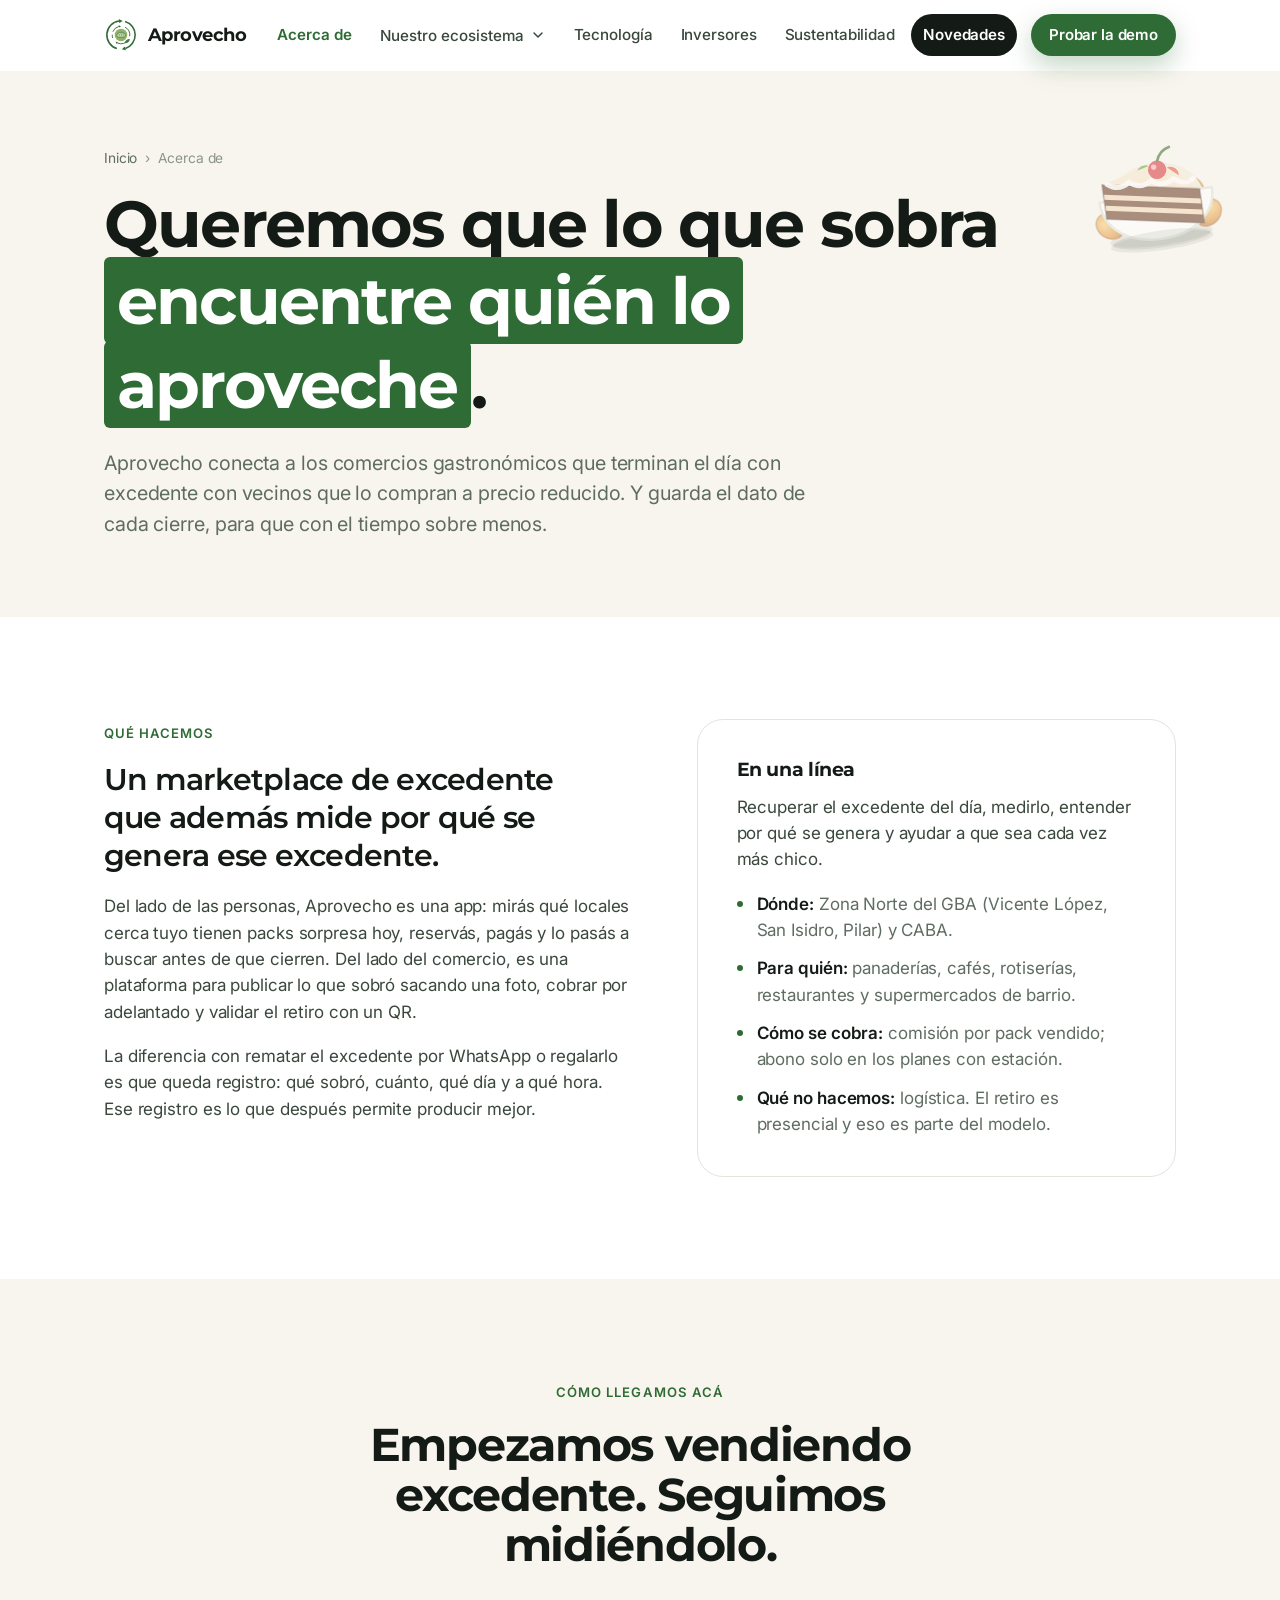
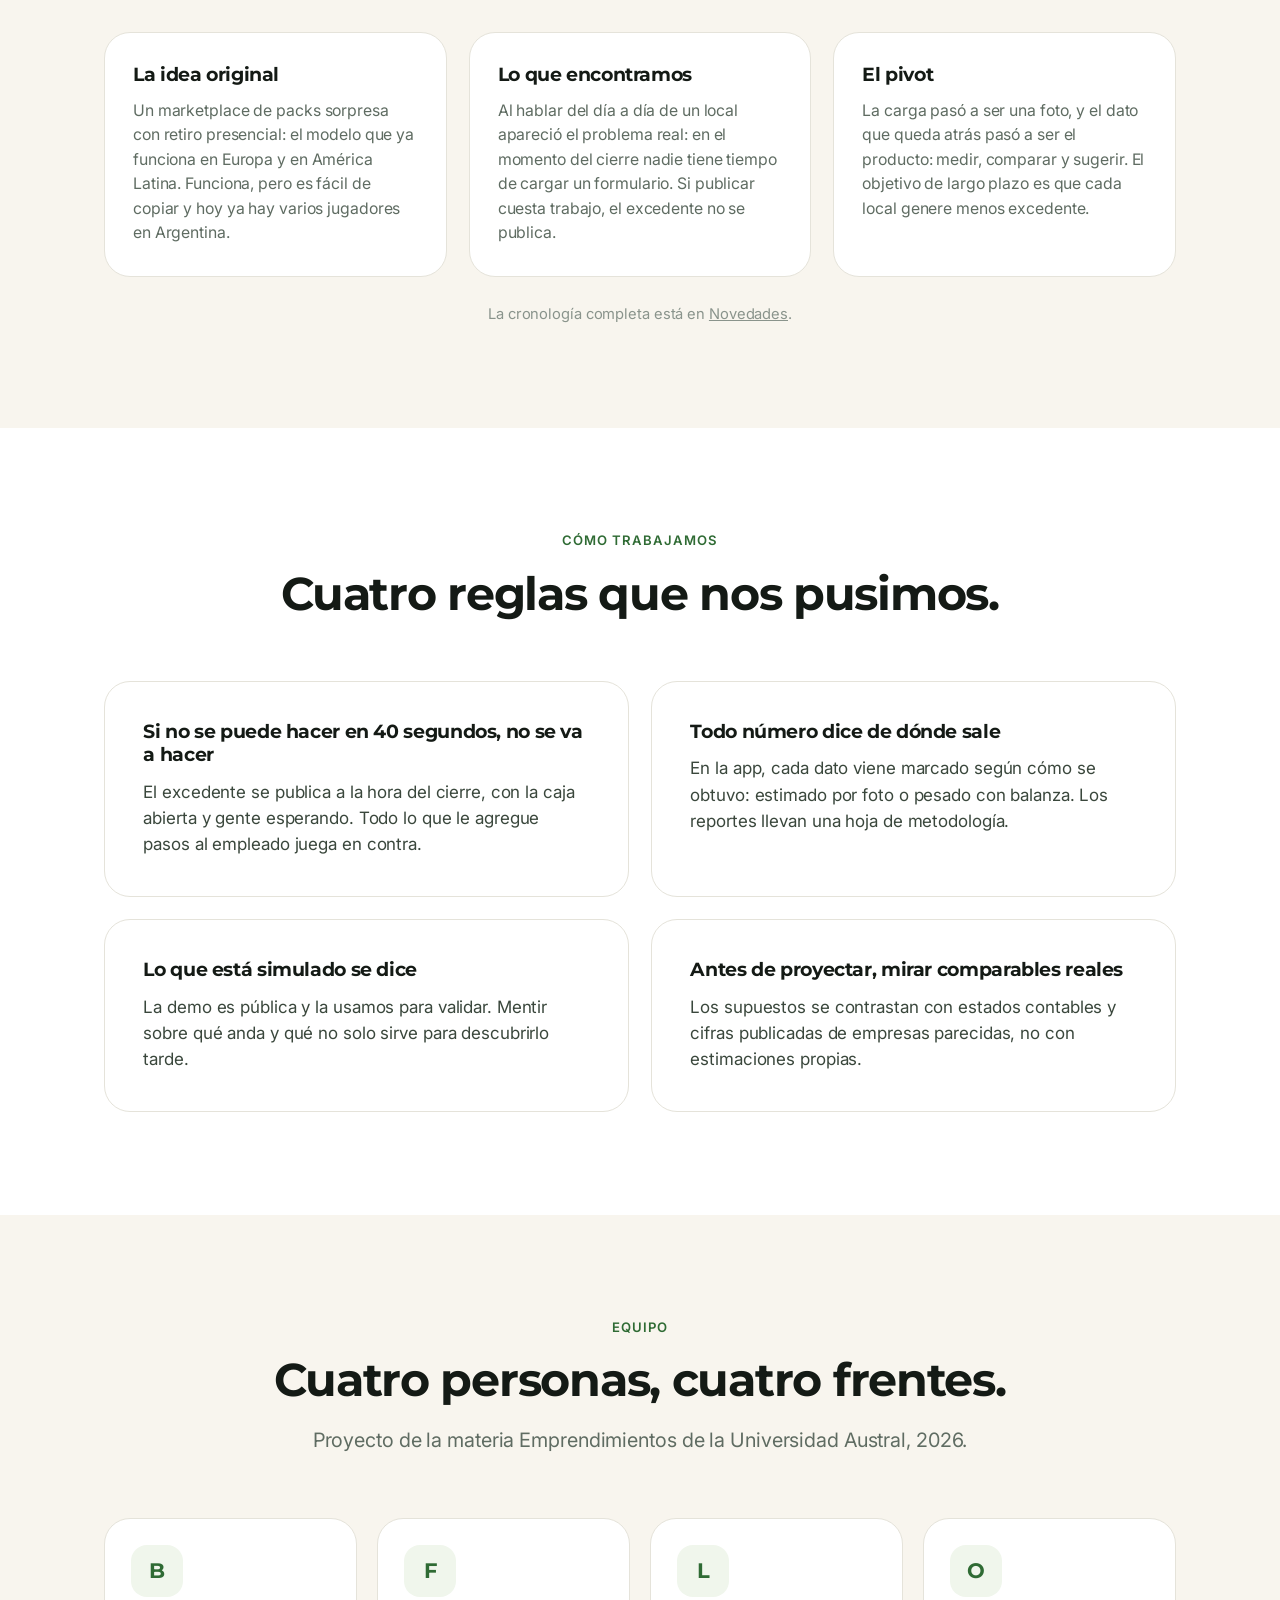
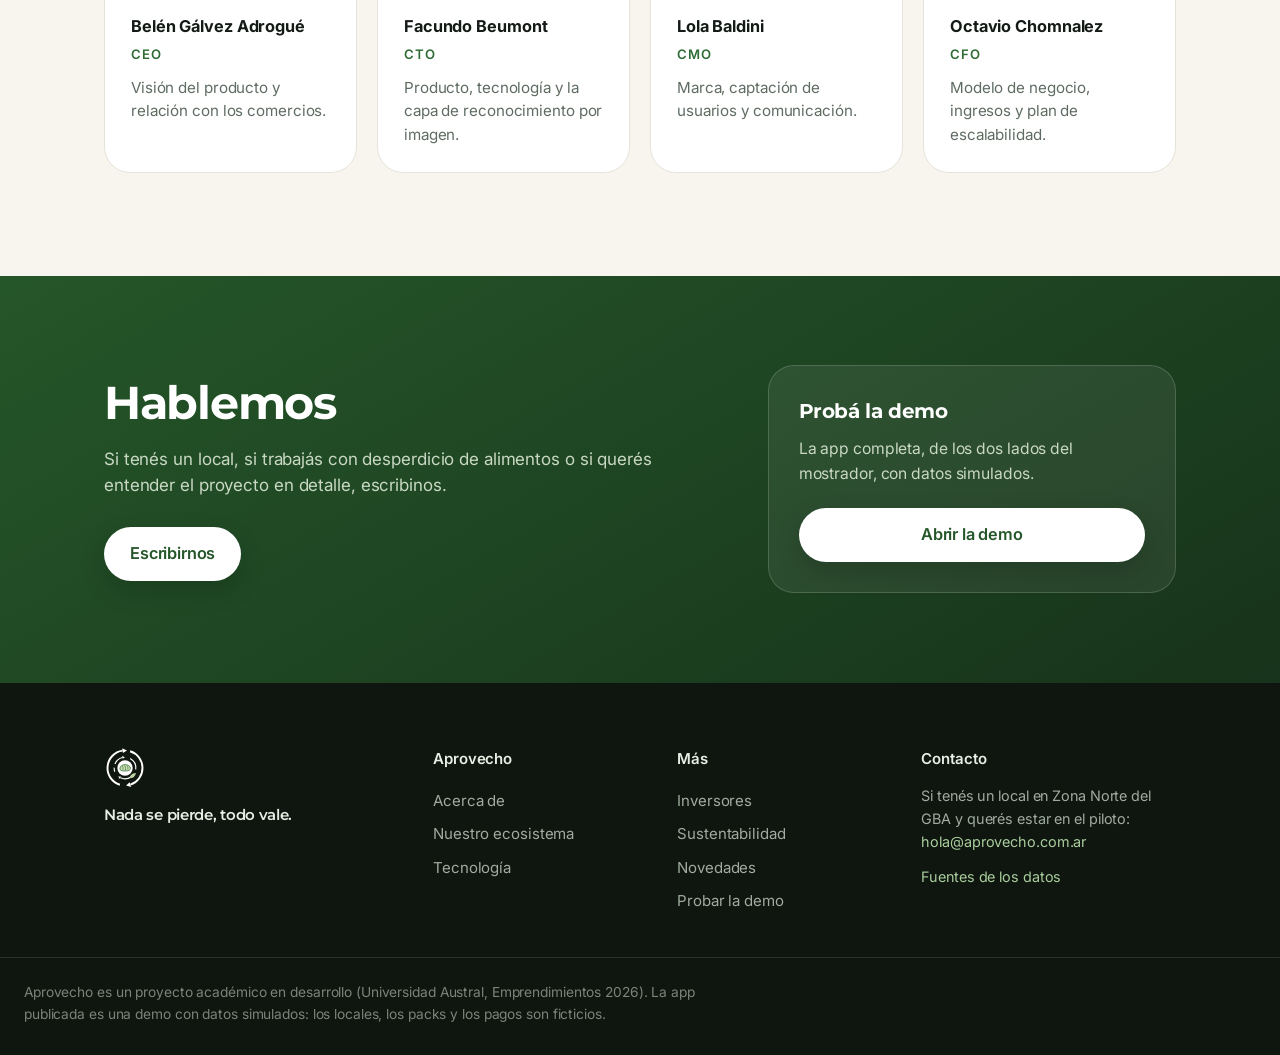
==== acerca.html @ 2060e1a8 "Estructura de sitio corporativo: siete páginas Acerca de, Nuestro ecosistema (con desplegable), Tecn" ====
<!doctype html>
<html lang="es-AR">
<head>
<meta charset="utf-8">
<meta name="viewport" content="width=device-width, initial-scale=1">
<title>Acerca de · Aprovecho</title>
<meta name="description" content="Qué es Aprovecho, cómo llegamos al producto actual, cómo trabajamos y quiénes somos.">
<meta name="theme-color" content="#2F6B34">
<meta name="color-scheme" content="light">
<link rel="icon" href="icons/favicon.svg" type="image/svg+xml">
<link rel="icon" href="icons/favicon-32.png" sizes="32x32" type="image/png">
<link rel="apple-touch-icon" href="icons/apple-touch-icon.png">
<meta property="og:type" content="website">
<meta property="og:site_name" content="Aprovecho">
<meta property="og:locale" content="es_AR">
<meta property="og:title" content="Acerca de · Aprovecho">
<meta property="og:description" content="Qué es Aprovecho, cómo llegamos al producto actual, cómo trabajamos y quiénes somos.">
<meta property="og:url" content="https://ochomnalez.github.io/aprovecho-web/acerca.html">
<meta property="og:image" content="https://ochomnalez.github.io/aprovecho-web/img/og.png">
<meta property="og:image:width" content="1200">
<meta property="og:image:height" content="630">
<meta name="twitter:card" content="summary_large_image">
<link rel="canonical" href="https://ochomnalez.github.io/aprovecho-web/acerca.html">
<link rel="preconnect" href="https://fonts.googleapis.com">
<link rel="preconnect" href="https://fonts.gstatic.com" crossorigin>
<link href="https://fonts.googleapis.com/css2?family=Inter:wght@400;500;600&family=Montserrat:wght@600;700&display=swap" rel="stylesheet">
<link rel="stylesheet" href="css/web.css">
</head>
<body>
<a class="saltar" href="#contenido">Saltar al contenido</a>

<header class="cabecera" id="cabecera">
  <div class="contenedor cabecera-fila">
    <a class="marca" href="index.html" aria-label="Aprovecho, inicio">
      <img src="img/aprovecho-isotipo.svg" alt="" width="34" height="34">
      <span>Aprovecho</span>
    </a>
    <nav class="menu" id="menu" aria-label="Principal">
      <a href="acerca.html" class="actual">Acerca de</a>
      <div class="menu-desp" id="desp-eco">
        <button class="menu-btn" type="button" aria-expanded="false" aria-controls="lista-eco">Nuestro ecosistema <svg viewBox="0 0 24 24" width="16" height="16" fill="none" stroke="currentColor" stroke-width="2.2" stroke-linecap="round" stroke-linejoin="round" aria-hidden="true"><path d="m6 9 6 6 6-6"/></svg></button>
        <div class="desp" id="lista-eco">
          <a href="ecosistema.html#personas"><b>Para las personas</b><span>La app: mapa, reserva y retiro con QR</span></a>
          <a href="ecosistema.html#locales"><b>Para los locales</b><span>Publicar el excedente con una foto</span></a>
          <a href="ecosistema.html#estacion"><b>Estación de cocina</b><span>Balanza y cámara que miden la merma</span></a>
          <a href="ecosistema.html#intelligence"><b>Intelligence</b><span>Sugerencias y comparación entre sucursales</span></a>
          <a href="ecosistema.html#reportes"><b>Reportes de impacto</b><span>Excel y PDF con su metodología</span></a>
          <a href="ecosistema.html#planes"><b>Planes</b><span>Básico, Smart e Intelligence</span></a>
        </div>
      </div>
      <a href="tecnologia.html">Tecnología</a>
      <a href="inversores.html">Inversores</a>
      <a href="sustentabilidad.html">Sustentabilidad</a>
      <a href="novedades.html" class="pastilla">Novedades</a>
    </nav>
    <a class="btn btn-verde btn-chico" href="https://ochomnalez.github.io/aprovecho-app/" target="_blank" rel="noopener">Probar la demo</a>
    <button class="hamburguesa" id="hamburguesa" type="button" aria-expanded="false" aria-controls="menu" aria-label="Abrir el menú"><span></span></button>
  </div>
</header>

<main id="contenido">

  <section class="portada-seccion">
    <div class="deco-ilus" aria-hidden="true"><span data-ilus="medialuna" data-tam="150"></span><span data-ilus="vianda" data-tam="150"></span><span data-ilus="torta" data-tam="150"></span></div>
    <div class="contenedor">
      <p class="ruta-migas"><a href="index.html">Inicio</a> <span aria-hidden="true">›</span> Acerca de</p>
      <h1>Queremos que lo que sobra <span class="titulo-caja">encuentre quién lo aproveche</span>.</h1>
      <p class="bajada">Aprovecho conecta a los comercios gastronómicos que terminan el día con excedente con vecinos que lo compran a precio reducido. Y guarda el dato de cada cierre, para que con el tiempo sobre menos.</p>
    </div>
  </section>
  <section class="seccion">
    <div class="contenedor dos-columnas">
      <div>
        <p class="ojo">Qué hacemos</p>
        <p class="destacado-cita">Un marketplace de excedente que además mide por qué se genera ese excedente.</p>
        <p class="parrafo">Del lado de las personas, Aprovecho es una app: mirás qué locales cerca tuyo tienen packs sorpresa hoy, reservás, pagás y lo pasás a buscar antes de que cierren. Del lado del comercio, es una plataforma para publicar lo que sobró sacando una foto, cobrar por adelantado y validar el retiro con un QR.</p>
        <p class="parrafo">La diferencia con rematar el excedente por WhatsApp o regalarlo es que queda registro: qué sobró, cuánto, qué día y a qué hora. Ese registro es lo que después permite producir mejor.</p>
      </div>
      <div class="bloque">
        <h3>En una línea</h3>
        <p class="parrafo" style="margin-top:0">Recuperar el excedente del día, medirlo, entender por qué se genera y ayudar a que sea cada vez más chico.</p>
        <ul class="lista-puntos">
          <li><b>Dónde:</b> Zona Norte del GBA (Vicente López, San Isidro, Pilar) y CABA.</li>
          <li><b>Para quién:</b> panaderías, cafés, rotiserías, restaurantes y supermercados de barrio.</li>
          <li><b>Cómo se cobra:</b> comisión por pack vendido; abono solo en los planes con estación.</li>
          <li><b>Qué no hacemos:</b> logística. El retiro es presencial y eso es parte del modelo.</li>
        </ul>
      </div>
    </div>
  </section>

  <section class="seccion crema">
    <div class="contenedor">
      <div class="encabezado-seccion">
        <p class="ojo">Cómo llegamos acá</p>
        <h2>Empezamos vendiendo excedente. Seguimos midiéndolo.</h2>
      </div>
      <div class="grilla tres">
        <article class="tarjeta">
          <h3>La idea original</h3>
          <p>Un marketplace de packs sorpresa con retiro presencial: el modelo que ya funciona en Europa y en América Latina. Funciona, pero es fácil de copiar y hoy ya hay varios jugadores en Argentina.</p>
        </article>
        <article class="tarjeta">
          <h3>Lo que encontramos</h3>
          <p>Al hablar del día a día de un local apareció el problema real: en el momento del cierre nadie tiene tiempo de cargar un formulario. Si publicar cuesta trabajo, el excedente no se publica.</p>
        </article>
        <article class="tarjeta">
          <h3>El pivot</h3>
          <p>La carga pasó a ser una foto, y el dato que queda atrás pasó a ser el producto: medir, comparar y sugerir. El objetivo de largo plazo es que cada local genere menos excedente.</p>
        </article>
      </div>
      <p class="pie-nota centrada">La cronología completa está en <a href="novedades.html">Novedades</a>.</p>
    </div>
  </section>

  <section class="seccion">
    <div class="contenedor">
      <div class="encabezado-seccion">
        <p class="ojo">Cómo trabajamos</p>
        <h2>Cuatro reglas que nos pusimos.</h2>
      </div>
      <div class="grilla dos">
        <article class="bloque">
          <h3>Si no se puede hacer en 40 segundos, no se va a hacer</h3>
          <p class="parrafo" style="margin-top:0">El excedente se publica a la hora del cierre, con la caja abierta y gente esperando. Todo lo que le agregue pasos al empleado juega en contra.</p>
        </article>
        <article class="bloque">
          <h3>Todo número dice de dónde sale</h3>
          <p class="parrafo" style="margin-top:0">En la app, cada dato viene marcado según cómo se obtuvo: estimado por foto o pesado con balanza. Los reportes llevan una hoja de metodología.</p>
        </article>
        <article class="bloque">
          <h3>Lo que está simulado se dice</h3>
          <p class="parrafo" style="margin-top:0">La demo es pública y la usamos para validar. Mentir sobre qué anda y qué no solo sirve para descubrirlo tarde.</p>
        </article>
        <article class="bloque">
          <h3>Antes de proyectar, mirar comparables reales</h3>
          <p class="parrafo" style="margin-top:0">Los supuestos se contrastan con estados contables y cifras publicadas de empresas parecidas, no con estimaciones propias.</p>
        </article>
      </div>
    </div>
  </section>

  <section class="seccion crema" id="equipo">
    <div class="contenedor">
      <div class="encabezado-seccion">
        <p class="ojo">Equipo</p>
        <h2>Cuatro personas, cuatro frentes.</h2>
        <p class="bajada centrada">Proyecto de la materia Emprendimientos de la Universidad Austral, 2026.</p>
      </div>
      <ul class="equipo">
        <li><span class="inicial" aria-hidden="true">B</span><b>Belén Gálvez Adrogué</b><span class="rol">CEO</span><span class="que">Visión del producto y relación con los comercios.</span></li>
        <li><span class="inicial" aria-hidden="true">F</span><b>Facundo Beumont</b><span class="rol">CTO</span><span class="que">Producto, tecnología y la capa de reconocimiento por imagen.</span></li>
        <li><span class="inicial" aria-hidden="true">L</span><b>Lola Baldini</b><span class="rol">CMO</span><span class="que">Marca, captación de usuarios y comunicación.</span></li>
        <li><span class="inicial" aria-hidden="true">O</span><b>Octavio Chomnalez</b><span class="rol">CFO</span><span class="que">Modelo de negocio, ingresos y plan de escalabilidad.</span></li>
      </ul>
    </div>
  </section>

  <section class="cierre">
    <div class="contenedor cierre-grilla">
      <div>
        <h2>Hablemos</h2>
        <p class="parrafo">Si tenés un local, si trabajás con desperdicio de alimentos o si querés entender el proyecto en detalle, escribinos.</p>
        <a class="btn btn-blanco" href="mailto:hola@aprovecho.com.ar?subject=Hola%20Aprovecho">Escribirnos</a>
      </div>
      <div class="cierre-app">
        <p class="cierre-eti">Probá la demo</p>
        <p class="parrafo chico">La app completa, de los dos lados del mostrador, con datos simulados.</p>
        <a class="btn btn-blanco" href="https://ochomnalez.github.io/aprovecho-app/" target="_blank" rel="noopener">Abrir la demo</a>
      </div>
    </div>
  </section>

</main>

<footer class="pie">
  <div class="contenedor pie-grilla">
    <div class="pie-col">
      <img class="pie-logo" src="img/aprovecho-isotipo-blanco.svg" alt="Aprovecho" width="44" height="44">
      <p class="pie-lema">Nada se pierde, todo vale.</p>
    </div>
    <div class="pie-col">
      <p class="pie-eti">Aprovecho</p>
      <a href="acerca.html">Acerca de</a>
      <a href="ecosistema.html">Nuestro ecosistema</a>
      <a href="tecnologia.html">Tecnología</a>
    </div>
    <div class="pie-col">
      <p class="pie-eti">Más</p>
      <a href="inversores.html">Inversores</a>
      <a href="sustentabilidad.html">Sustentabilidad</a>
      <a href="novedades.html">Novedades</a>
      <a href="https://ochomnalez.github.io/aprovecho-app/" target="_blank" rel="noopener">Probar la demo</a>
    </div>
    <div class="pie-col">
      <p class="pie-eti">Contacto</p>
      <p class="pie-contacto">
        Si tenés un local en Zona Norte del GBA y querés estar en el piloto:<br>
        <a href="mailto:hola@aprovecho.com.ar?subject=Quiero%20sumar%20mi%20local%20a%20Aprovecho">hola@aprovecho.com.ar</a>
      </p>
      <p class="pie-contacto" style="margin-top:12px"><a href="sustentabilidad.html#fuentes">Fuentes de los datos</a></p>
    </div>
  </div>
  <div class="contenedor pie-legal">
    <p>Aprovecho es un proyecto académico en desarrollo (Universidad Austral, Emprendimientos 2026). La app publicada es una demo con datos simulados: los locales, los packs y los pagos son ficticios.</p>
  </div>
</footer>

<script type="module" src="js/web.js"></script>
</body>
</html>
---- css/web.css ----
/* =====================================================================
   APROVECHO · sitio
   Misma paleta que la app (verde #2F6B34) sobre blanco y crema.
   Montserrat para los títulos, que es la tipografía de la marca; Inter
   para el texto corrido.
   ===================================================================== */
:root{
  --verde:#2F6B34; --verde-2:#255629; --verde-3:#17331B; --verde-vivo:#3A8A42;
  --verde-50:#F0F6EC; --verde-100:#E0EDD8;
  --crema:#F8F5EE; --crema-2:#F1ECE1;
  --tinta:#141A15; --tinta-2:#3A473C; --gris:#5F6C62; --gris-2:#8A948C;
  --linea:#E5E3DA; --linea-oscura:rgba(255,255,255,.16);
  --horno:#C2551E; --oro:#C8901A;
  --ancho:1120px;
  --r:18px; --r-l:26px;
  --sombra-1:0 1px 2px rgba(20,26,21,.05), 0 6px 20px rgba(20,26,21,.06);
  --sombra-2:0 18px 50px rgba(20,26,21,.14), 0 4px 12px rgba(20,26,21,.07);
  --ease:cubic-bezier(.2,.75,.25,1);
  --ui:"Inter",-apple-system,BlinkMacSystemFont,"Segoe UI",Roboto,Helvetica,Arial,sans-serif;
  --display:"Montserrat",var(--ui);
}
*{box-sizing:border-box}
html{scroll-behavior:smooth;-webkit-text-size-adjust:100%}
body{
  margin:0;background:#fff;color:var(--tinta);
  font-family:var(--ui);font-size:17px;line-height:1.55;letter-spacing:-.006em;
  -webkit-font-smoothing:antialiased;-moz-osx-font-smoothing:grayscale;
}
img{max-width:100%;height:auto;display:block}
a{color:inherit}
h1,h2,h3{font-family:var(--display);font-weight:700;letter-spacing:-.028em;line-height:1.08;margin:0}
h1{font-size:clamp(2.35rem,1.15rem + 3.7vw,4.05rem)}
h2{font-size:clamp(1.85rem,1.15rem + 2.2vw,2.85rem);line-height:1.1}
h3{font-size:1.16rem;letter-spacing:-.02em;line-height:1.25}
p{margin:0}
ul,ol{margin:0;padding:0}
cite{font-style:normal}

.contenedor{width:100%;max-width:var(--ancho);margin:0 auto;padding:0 24px}
.seccion{padding:clamp(66px,8vw,118px) 0}
section[id]{scroll-margin-top:88px}
.crema{background:var(--crema)}
.saltar{position:absolute;left:-999px;top:0;background:var(--verde);color:#fff;padding:10px 16px;border-radius:0 0 12px 0;z-index:100}
.saltar:focus{left:0}
:focus-visible{outline:3px solid var(--verde-vivo);outline-offset:3px;border-radius:6px}

/* ---------- cabecera ---------- */
.cabecera{position:sticky;top:0;z-index:50;background:rgba(255,255,255,.86);-webkit-backdrop-filter:saturate(1.6) blur(14px);backdrop-filter:saturate(1.6) blur(14px);border-bottom:1px solid transparent;transition:border-color .3s,box-shadow .3s}
.cabecera.pegada{border-bottom-color:var(--linea);box-shadow:0 6px 24px rgba(20,26,21,.05)}
.cabecera-fila{display:flex;align-items:center;gap:26px;height:70px}
.marca{display:flex;align-items:center;gap:10px;text-decoration:none;font-family:var(--display);font-weight:700;font-size:1.1rem;letter-spacing:-.03em}
.marca img{width:34px;height:34px}
.menu{display:flex;gap:26px;margin-left:auto;font-size:.95rem;font-weight:500;color:var(--tinta-2)}
.menu a{text-decoration:none;padding:6px 0;position:relative}
.menu a::after{content:"";position:absolute;left:0;right:100%;bottom:2px;height:2px;background:var(--verde);border-radius:2px;transition:right .28s var(--ease)}
.menu a:hover::after,.menu a:focus-visible::after{right:0}

/* ---------- botones ---------- */
.btn{
  display:inline-flex;align-items:center;justify-content:center;gap:9px;white-space:nowrap;
  height:54px;padding:0 26px;border-radius:99px;border:0;cursor:pointer;
  font-family:var(--ui);font-size:1.02rem;font-weight:600;letter-spacing:-.01em;text-decoration:none;
  transition:transform .16s var(--ease),box-shadow .24s var(--ease),background .2s,color .2s;
}
.btn:active{transform:scale(.97)}
.btn-chico{height:42px;padding:0 18px;font-size:.94rem}
.btn-verde{background:var(--verde);color:#fff;box-shadow:0 10px 26px rgba(47,107,52,.28)}
.btn-verde:hover{background:var(--verde-2);box-shadow:0 14px 32px rgba(47,107,52,.34)}
.btn-linea{background:#fff;color:var(--tinta);box-shadow:inset 0 0 0 1.5px var(--linea)}
.btn-linea:hover{box-shadow:inset 0 0 0 1.5px var(--verde);color:var(--verde)}
.btn-blanco{background:#fff;color:var(--verde-2);box-shadow:0 10px 26px rgba(0,0,0,.16)}
.btn-blanco:hover{background:var(--verde-50)}
.botones{display:flex;flex-wrap:wrap;gap:12px;margin-top:30px}

/* ---------- tipografía auxiliar ---------- */
.ojo{display:inline-flex;align-items:center;gap:8px;font-size:.82rem;font-weight:600;letter-spacing:.08em;text-transform:uppercase;color:var(--verde);margin-bottom:18px}
.ojo.claro{color:#A9CE9C}
.punto-vivo{width:8px;height:8px;border-radius:50%;background:var(--verde-vivo);box-shadow:0 0 0 0 rgba(58,138,66,.55);animation:latido 2.4s infinite}
@keyframes latido{0%{box-shadow:0 0 0 0 rgba(58,138,66,.5)}70%{box-shadow:0 0 0 9px rgba(58,138,66,0)}100%{box-shadow:0 0 0 0 rgba(58,138,66,0)}}
.bajada{font-size:clamp(1.06rem,1rem + .35vw,1.24rem);color:var(--gris);margin-top:20px;max-width:56ch}
.bajada.centrada{margin-left:auto;margin-right:auto;text-align:center}
.parrafo{color:var(--tinta-2);margin-top:18px;max-width:58ch}
.parrafo.chico{font-size:.98rem}
.pie-nota{color:var(--gris-2);font-size:.92rem;margin-top:18px;max-width:62ch}
.pie-nota.centrada{margin:26px auto 0;text-align:center}
.encabezado-seccion{max-width:760px;margin:0 auto clamp(40px,5vw,62px);text-align:center;display:flex;flex-direction:column;align-items:center}
.dos-columnas{display:grid;grid-template-columns:1.05fr .95fr;gap:clamp(36px,5vw,76px)}
.dos-columnas.alineado{align-items:center}

/* ---------- portada ---------- */
.portada{position:relative;padding:clamp(48px,6vw,92px) 0 clamp(60px,7vw,104px);overflow:hidden}
.portada::before{
  content:"";position:absolute;z-index:-1;right:-8%;top:-18%;width:min(760px,78vw);aspect-ratio:1;
  background:radial-gradient(circle at 50% 50%,rgba(47,107,52,.13),rgba(47,107,52,0) 68%);
}
.portada::after{content:"";position:absolute;z-index:-1;left:-14%;bottom:-24%;width:min(520px,60vw);aspect-ratio:1;background:radial-gradient(circle at 50% 50%,rgba(200,144,26,.11),rgba(200,144,26,0) 70%)}
.portada-grilla{display:grid;grid-template-columns:1.06fr .94fr;gap:clamp(30px,4vw,64px);align-items:center}
.portada h1{margin-bottom:6px;text-wrap:balance}
.portada .bajada{max-width:50ch}

/* teléfono */
.portada-demo{display:flex;flex-direction:column;align-items:center;gap:14px}
.telefono{
  width:min(318px,82vw);padding:11px;border-radius:52px;background:linear-gradient(160deg,#20281F,#0D120D 60%);
  box-shadow:var(--sombra-2),inset 0 0 0 1.5px rgba(255,255,255,.1);
}
.telefono-pantalla{position:relative;aspect-ratio:390/844;border-radius:42px;overflow:hidden;background:#fff}
.telefono-pantalla img,.telefono-pantalla iframe{width:100%;height:100%;border:0;display:block;object-fit:cover;object-position:top}
.telefono-pantalla::after{content:"";position:absolute;left:0;right:0;bottom:0;height:150px;background:linear-gradient(rgba(20,26,21,0),rgba(20,26,21,.34));pointer-events:none;transition:opacity .3s}
.telefono-pantalla.jugando::after{opacity:0;content:none}
.jugar{
  position:absolute;left:50%;bottom:92px;transform:translateX(-50%);
  display:inline-flex;align-items:center;gap:9px;height:46px;padding:0 20px;border:0;border-radius:99px;cursor:pointer;
  white-space:nowrap;font-family:var(--ui);font-size:.95rem;font-weight:600;color:#fff;background:rgba(20,26,21,.82);
  -webkit-backdrop-filter:blur(8px);backdrop-filter:blur(8px);box-shadow:0 8px 22px rgba(0,0,0,.28);
  transition:transform .18s var(--ease),background .2s;
}
.jugar:hover{transform:translateX(-50%) scale(1.04);background:var(--verde)}
.jugar-icono{display:grid;place-items:center;width:24px;height:24px;border-radius:50%;background:rgba(255,255,255,.18)}
.telefono-nota{font-size:.88rem;color:var(--gris-2);text-align:center}

/* ---------- datos con fuente ---------- */
.datos{list-style:none;display:flex;flex-direction:column;gap:22px}
.datos li{display:grid;grid-template-columns:auto 1fr;gap:18px;align-items:baseline;padding-bottom:22px;border-bottom:1px solid var(--linea)}
.datos li:last-child{border-bottom:0;padding-bottom:0}
.datos b{font-family:var(--display);font-size:clamp(1.7rem,1.1rem + 1.9vw,2.4rem);color:var(--verde);letter-spacing:-.03em;white-space:nowrap}
.datos span{color:var(--tinta-2);font-size:1rem}
.nota-ref{color:var(--verde);text-decoration:none;font-weight:600;padding:0 2px}
.nota-ref:hover{text-decoration:underline}

/* ---------- selector + pasos ---------- */
.selector{display:inline-flex;gap:4px;padding:5px;border-radius:99px;background:var(--crema-2);margin:0 auto clamp(34px,4vw,48px);display:flex;width:fit-content}
.selector-btn{
  border:0;cursor:pointer;height:44px;padding:0 22px;border-radius:99px;background:transparent;color:var(--tinta-2);
  font-family:var(--ui);font-size:.97rem;font-weight:600;transition:background .22s var(--ease),color .22s,box-shadow .22s;
}
.selector-btn.activo{background:#fff;color:var(--verde);box-shadow:var(--sombra-1)}
.pasos{display:grid;grid-template-columns:repeat(3,1fr);gap:clamp(24px,3vw,38px)}
.pasos.oculto{display:none}
.paso{display:flex;flex-direction:column}
.paso-n{
  display:grid;place-items:center;width:38px;height:38px;border-radius:50%;margin-bottom:16px;
  background:var(--verde-50);color:var(--verde);font-family:var(--display);font-weight:700;font-size:1.02rem;
}
.paso h3{margin-bottom:10px}
.paso p{color:var(--gris);font-size:1rem}
.paso img{
  margin-top:auto;padding-top:26px;border-radius:20px;border:1px solid var(--linea);
  box-shadow:0 14px 34px rgba(20,26,21,.10);
  aspect-ratio:390/844;object-fit:cover;object-position:top;
}

/* ---------- sección oscura ---------- */
.oscura{background:var(--verde-3);color:#EFF3EC}
.oscura h2{color:#fff}
.oscura .parrafo{color:#C6D3C2}
.lista-check{list-style:none;display:flex;flex-direction:column;gap:13px;margin-top:26px}
.lista-check li{position:relative;padding-left:32px;color:#DCE5D8}
.lista-check li::before{
  content:"";position:absolute;left:0;top:4px;width:20px;height:20px;border-radius:50%;
  background:rgba(169,206,156,.2) url("data:image/svg+xml,%3Csvg xmlns='http://www.w3.org/2000/svg' viewBox='0 0 24 24' fill='none' stroke='%23A9CE9C' stroke-width='3' stroke-linecap='round' stroke-linejoin='round'%3E%3Cpath d='M20 6 9 17l-5-5'/%3E%3C/svg%3E") center/13px no-repeat;
}
.lista-check.verde li{color:var(--tinta-2)}
.lista-check.verde li::before{background:var(--verde-50) url("data:image/svg+xml,%3Csvg xmlns='http://www.w3.org/2000/svg' viewBox='0 0 24 24' fill='none' stroke='%232F6B34' stroke-width='3' stroke-linecap='round' stroke-linejoin='round'%3E%3Cpath d='M20 6 9 17l-5-5'/%3E%3C/svg%3E") center/13px no-repeat}
.oscura .btn{margin-top:32px}
.captura-suelta{display:flex;justify-content:center}
.captura-suelta img{
  width:min(296px,72vw);border-radius:30px;border:6px solid rgba(255,255,255,.9);
  box-shadow:var(--sombra-2);aspect-ratio:390/844;object-fit:cover;object-position:top;
}
.crema .captura-suelta img{border-color:#fff}

/* ---------- planes ---------- */
.planes{display:grid;grid-template-columns:repeat(3,1fr);gap:22px;align-items:start}
.plan{position:relative;background:#fff;border:1px solid var(--linea);border-radius:var(--r-l);padding:30px 26px;display:flex;flex-direction:column;gap:14px}
.plan.destacado{border-color:var(--verde);box-shadow:0 20px 44px rgba(47,107,52,.14);padding-top:38px}
.plan-cinta{position:absolute;top:-13px;left:26px;background:var(--verde);color:#fff;font-size:.74rem;font-weight:600;letter-spacing:.04em;text-transform:uppercase;padding:6px 12px;border-radius:99px}
.plan-frase{color:var(--gris);font-size:1rem;font-style:italic}
.plan-precio{display:flex;flex-direction:column;gap:2px;padding:16px 0;border-top:1px solid var(--linea);border-bottom:1px solid var(--linea)}
.plan-precio b{font-family:var(--display);font-size:1.5rem;letter-spacing:-.03em;color:var(--verde)}
.plan-precio span{color:var(--gris-2);font-size:.9rem}
.plan-detalle{margin:0;display:grid;grid-template-columns:auto 1fr;gap:10px 16px;font-size:.96rem}
.plan-detalle dt{color:var(--gris-2);font-size:.8rem;font-weight:600;letter-spacing:.06em;text-transform:uppercase;padding-top:3px}
.plan-detalle dd{margin:0;color:var(--tinta-2)}

/* ---------- estado ---------- */
.estado{display:grid;grid-template-columns:repeat(3,1fr);gap:22px}
.estado-col{background:#fff;border:1px solid var(--linea);border-radius:var(--r-l);padding:28px 26px}
.estado-col h3{margin-bottom:16px;display:flex;align-items:center;gap:10px}
.estado-col h3::before{content:"";width:11px;height:11px;border-radius:50%;flex:none}
.estado-col.bueno h3::before{background:var(--verde-vivo)}
.estado-col.medio h3::before{background:var(--oro)}
.estado-col.falta h3::before{background:var(--horno)}
.estado-col ul{list-style:none;display:flex;flex-direction:column;gap:12px}
.estado-col li{color:var(--gris);font-size:.98rem;padding-left:16px;position:relative}
.estado-col li::before{content:"";position:absolute;left:0;top:10px;width:5px;height:5px;border-radius:50%;background:var(--gris-2)}
.ruta{margin-top:clamp(36px,4vw,54px);background:var(--crema);border-radius:var(--r-l);padding:clamp(28px,3.5vw,44px)}
.ruta-titulo{margin-bottom:22px}
.ruta-lista{list-style:none;counter-reset:r;display:grid;grid-template-columns:repeat(3,1fr);gap:26px}
.ruta-lista li{counter-increment:r;color:var(--gris);font-size:.99rem;padding-top:14px;border-top:2px solid var(--verde-100)}
.ruta-lista li::before{content:"0" counter(r);display:block;font-family:var(--display);font-weight:700;color:var(--verde);font-size:.95rem;margin-bottom:8px}
.ruta-lista b{color:var(--tinta);font-weight:600}
.ruta .pie-nota{margin-top:26px;max-width:none}

/* ---------- equipo ---------- */
.equipo{list-style:none;display:grid;grid-template-columns:repeat(4,1fr);gap:20px}
.equipo li{background:#fff;border:1px solid var(--linea);border-radius:var(--r-l);padding:26px;display:flex;flex-direction:column;gap:5px}
.inicial{
  display:grid;place-items:center;width:52px;height:52px;border-radius:16px;margin-bottom:12px;
  background:var(--verde-50);color:var(--verde);font-family:var(--display);font-weight:700;font-size:1.3rem;
}
.equipo b{font-size:1.02rem}
.rol{color:var(--verde);font-size:.82rem;font-weight:600;letter-spacing:.06em;text-transform:uppercase}
.que{color:var(--gris);font-size:.95rem;margin-top:6px}

/* ---------- cierre ---------- */
.cierre{background:linear-gradient(150deg,var(--verde-2),var(--verde-3));color:#fff;padding:clamp(60px,7vw,100px) 0}
.cierre h2{color:#fff;max-width:16ch}
.cierre .parrafo{color:#C9D8C4}
.cierre-grilla{display:grid;grid-template-columns:1.2fr .8fr;gap:clamp(32px,4vw,64px);align-items:center}
.cierre .btn{margin-top:28px}
.cierre-app{background:rgba(255,255,255,.07);border:1px solid rgba(255,255,255,.16);border-radius:var(--r-l);padding:30px}
.cierre-eti{font-family:var(--display);font-weight:700;font-size:1.25rem;letter-spacing:-.02em}
.cierre-app .parrafo{margin-top:10px;color:#C9D8C4}
.cierre-app .btn{margin-top:22px;width:100%}

/* ---------- pie ---------- */
.pie{background:#0F150F;color:#9FAC9F;padding:clamp(48px,5vw,72px) 0 30px;font-size:.94rem}
.pie-grilla{display:grid;grid-template-columns:1fr 1fr 1.2fr;gap:36px}
.pie-logo{width:42px;height:42px}
.pie-lema{font-family:var(--display);font-weight:600;color:#E7EEE4;margin-top:14px;letter-spacing:-.02em}
.pie-links{display:flex;flex-direction:column;gap:10px}
.pie-links a{text-decoration:none;color:#9FAC9F;width:fit-content}
.pie-links a:hover{color:#fff}
.pie-eti{color:#E7EEE4;font-weight:600;margin-bottom:10px}
.pie-fuentes ol{padding-left:18px;display:flex;flex-direction:column;gap:8px;font-size:.88rem}
.pie-fuentes a{color:#A9CE9C}
.pie-legal{border-top:1px solid rgba(255,255,255,.12);margin-top:40px;padding-top:24px;font-size:.86rem;color:#79857A;max-width:none}
.pie-legal p{max-width:78ch}

/* ---------- aparición al bajar ---------- */
[data-ap]{opacity:0;transform:translateY(16px)}
[data-ap].visible{opacity:1;transform:none;transition:opacity .6s var(--ease),transform .6s var(--ease)}

/* ---------- pantallas medianas ---------- */
@media (max-width:1000px){
  .portada-grilla{grid-template-columns:1fr;gap:44px;text-align:center}
  .portada-texto{display:flex;flex-direction:column;align-items:center}
  .portada .bajada{margin-left:auto;margin-right:auto}
  .portada .botones{justify-content:center}
  .dos-columnas{grid-template-columns:1fr}
  .dos-columnas.invertido > :first-child{order:2}
  .pasos,.planes,.estado,.ruta-lista{grid-template-columns:1fr 1fr}
  .equipo{grid-template-columns:1fr 1fr}
  .pie-grilla{grid-template-columns:1fr 1fr}
  .cierre-grilla{grid-template-columns:1fr}
  .oscura .lista-check,.oscura .parrafo{max-width:none}
}
@media (max-width:660px){
  body{font-size:16px}
  .contenedor{padding:0 20px}
  .cabecera-fila{height:62px;gap:12px}
  .marca span{font-size:1rem}
  .botones{width:100%;flex-direction:column}
  .btn{width:100%}
  .btn-chico{width:auto}
  .pasos,.planes,.estado,.ruta-lista,.equipo,.pie-grilla{grid-template-columns:1fr}
  .paso img{max-width:300px;margin-left:auto;margin-right:auto}
  .selector{width:100%}
  .selector-btn{flex:1;padding:0 10px;font-size:.92rem}
  .datos li{grid-template-columns:1fr;gap:4px}
  .plan.destacado{padding-top:34px}
  .encabezado-seccion{text-align:left;align-items:flex-start}
  .bajada.centrada,.pie-nota.centrada{text-align:left;margin-left:0}
}

@media (prefers-reduced-motion:reduce){
  html{scroll-behavior:auto}
  *,*::before,*::after{animation-duration:.001ms!important;animation-iteration-count:1!important;transition-duration:.001ms!important}
  [data-ap]{opacity:1;transform:none}
}

/* =====================================================================
   Sitio corporativo: navegación con desplegable, portadas de sección,
   bloques de color y piezas que se repiten en todas las páginas.
   ===================================================================== */

/* ---------- navegación ---------- */
.cabecera-fila{gap:14px}
@media (max-width:1180px){ .menu > a,.menu-btn{padding:9px 9px;font-size:.9rem} .marca span{display:none} }
.menu{align-items:center;gap:4px;font-size:.95rem}
.menu > a,.menu-btn{
  display:inline-flex;align-items:center;gap:6px;white-space:nowrap;padding:9px 12px;border-radius:99px;border:0;background:transparent;cursor:pointer;
  font-family:var(--ui);font-size:.95rem;font-weight:500;color:var(--tinta-2);text-decoration:none;transition:background .2s,color .2s;
}
.menu > a:hover,.menu-btn:hover{background:var(--crema-2);color:var(--tinta)}
.menu > a.actual{color:var(--verde);font-weight:600}
.menu > a.pastilla{background:var(--tinta);color:#fff;font-weight:600}
.menu > a.pastilla:hover{background:var(--verde)}
.menu > a.pastilla.actual{background:var(--verde);color:#fff}
.menu a::after{content:none}
.menu-desp{position:relative}
.menu-btn svg{transition:transform .25s var(--ease)}
.menu-desp.abierto .menu-btn{background:var(--crema-2);color:var(--tinta)}
.menu-desp.abierto .menu-btn svg{transform:rotate(180deg)}
.desp{
  position:absolute;top:calc(100% + 12px);left:50%;transform:translate(-50%,-8px);width:min(560px,86vw);
  background:#fff;border:1px solid var(--linea);border-radius:22px;box-shadow:var(--sombra-2);padding:12px;
  display:grid;grid-template-columns:1fr 1fr;gap:4px;opacity:0;visibility:hidden;transition:opacity .2s var(--ease),transform .2s var(--ease),visibility .2s;z-index:60;
}
.menu-desp.abierto .desp{opacity:1;visibility:visible;transform:translate(-50%,0)}
.desp a{display:flex;flex-direction:column;gap:3px;padding:13px 14px;border-radius:14px;text-decoration:none;transition:background .18s}
.desp a:hover{background:var(--verde-50)}
.desp b{font-size:.97rem;color:var(--tinta)}
.desp span{font-size:.85rem;color:var(--gris);line-height:1.35}
.hamburguesa{display:none;width:44px;height:44px;border:0;border-radius:14px;background:var(--crema-2);cursor:pointer;padding:0;place-items:center}
.hamburguesa span,.hamburguesa span::before,.hamburguesa span::after{display:block;width:19px;height:2px;border-radius:2px;background:var(--tinta);transition:transform .25s var(--ease),opacity .2s}
.hamburguesa span{position:relative}
.hamburguesa span::before,.hamburguesa span::after{content:"";position:absolute;left:0}
.hamburguesa span::before{top:-6px}
.hamburguesa span::after{top:6px}
.menu-abierto .hamburguesa span{background:transparent}
.menu-abierto .hamburguesa span::before{transform:translateY(6px) rotate(45deg)}
.menu-abierto .hamburguesa span::after{transform:translateY(-6px) rotate(-45deg)}

/* ---------- portada de cada sección ---------- */
.portada-seccion{position:relative;overflow:hidden;background:var(--crema);padding:clamp(46px,6vw,78px) 0 clamp(52px,6vw,86px)}
.portada-seccion .contenedor{position:relative;z-index:1}
.ruta-migas{display:flex;gap:8px;align-items:center;font-size:.86rem;color:var(--gris-2);margin-bottom:20px}
.ruta-migas a{color:var(--gris);text-decoration:none}
.ruta-migas a:hover{color:var(--verde)}
.titulo-caja{display:inline;background:var(--verde);color:#fff;padding:.06em .2em;box-decoration-break:clone;-webkit-box-decoration-break:clone;border-radius:6px;line-height:1.3}
.portada-seccion h1{max-width:22ch;margin-bottom:10px}
.portada-seccion .bajada{max-width:60ch}
.deco-ilus{position:absolute;inset:0;pointer-events:none;opacity:.55}
.deco-ilus svg{position:absolute}
.deco-ilus svg:nth-child(1){right:4%;top:8%;width:148px;transform:rotate(-8deg)}
.deco-ilus svg:nth-child(2){right:17%;bottom:-8%;width:116px;transform:rotate(12deg)}
.deco-ilus svg:nth-child(3){right:31%;top:16%;width:88px;transform:rotate(-14deg);opacity:.7}

/* ---------- piezas repetidas ---------- */
.grilla{display:grid;gap:22px}
.grilla.tres{grid-template-columns:repeat(3,1fr)}
.grilla.dos{grid-template-columns:repeat(2,1fr)}
.tarjeta{background:#fff;border:1px solid var(--linea);border-radius:var(--r-l);padding:30px 28px;display:flex;flex-direction:column;gap:12px}
.tarjeta.enlazada{text-decoration:none;transition:transform .22s var(--ease),box-shadow .22s var(--ease),border-color .22s}
.tarjeta.enlazada:hover{transform:translateY(-4px);box-shadow:var(--sombra-2);border-color:transparent}
.tarjeta p{color:var(--gris);font-size:.99rem}
.tarjeta .flecha{margin-top:auto;padding-top:14px;color:var(--verde);font-weight:600;font-size:.95rem;display:inline-flex;align-items:center;gap:7px}
.tarjeta .ilus{width:74px;height:74px;margin-bottom:2px}
.franja{background:var(--verde);color:#fff;padding:clamp(34px,4vw,52px) 0}
.franja .contenedor{display:grid;grid-template-columns:repeat(3,1fr);gap:28px}
.franja b{display:block;font-family:var(--display);font-size:clamp(1.6rem,1.1rem + 1.6vw,2.2rem);letter-spacing:-.03em;margin-bottom:6px}
.franja span{color:#CFE3C9;font-size:.98rem}
.bloque{background:#fff;border:1px solid var(--linea);border-radius:var(--r-l);padding:clamp(26px,3vw,40px)}
.bloque h3{margin-bottom:12px}
.destacado-cita{font-family:var(--display);font-weight:600;font-size:clamp(1.3rem,1rem + 1.3vw,1.9rem);line-height:1.25;letter-spacing:-.025em;max-width:24ch}
.lista-puntos{list-style:none;display:flex;flex-direction:column;gap:12px;margin-top:18px}
.lista-puntos li{position:relative;padding-left:20px;color:var(--gris)}
.lista-puntos li::before{content:"";position:absolute;left:0;top:10px;width:6px;height:6px;border-radius:50%;background:var(--verde)}
.lista-puntos b{color:var(--tinta);font-weight:600}
.pieza{display:grid;grid-template-columns:1fr .85fr;gap:clamp(30px,4vw,64px);align-items:center;padding:clamp(34px,4vw,56px) 0;border-top:1px solid var(--linea)}
.pieza:first-of-type{border-top:0}
.pieza.invertida > :first-child{order:2}
.eti-pieza{display:inline-flex;align-items:center;gap:8px;font-size:.8rem;font-weight:600;letter-spacing:.07em;text-transform:uppercase;color:var(--verde);margin-bottom:14px}
.pieza h2{font-size:clamp(1.5rem,1.1rem + 1.4vw,2.1rem);margin-bottom:6px}
.pieza .captura-suelta img{width:min(268px,70vw)}

/* ---------- tabla de comparables ---------- */
.tabla-envoltura{overflow-x:auto;border:1px solid var(--linea);border-radius:var(--r-l);background:#fff}
table.datos-tabla{border-collapse:collapse;width:100%;min-width:640px;font-size:.95rem}
.datos-tabla th,.datos-tabla td{text-align:left;padding:15px 18px;border-bottom:1px solid var(--linea);vertical-align:top}
.datos-tabla thead th{background:var(--crema);font-size:.78rem;letter-spacing:.06em;text-transform:uppercase;color:var(--gris)}
.datos-tabla tbody tr:last-child td{border-bottom:0}
.datos-tabla td b{font-weight:600}
.datos-tabla td span{color:var(--gris);font-size:.88rem;display:block}

/* ---------- línea de tiempo ---------- */
.tiempo{list-style:none;position:relative;padding-left:34px}
.tiempo::before{content:"";position:absolute;left:9px;top:8px;bottom:8px;width:2px;background:var(--linea)}
.tiempo li{position:relative;padding-bottom:34px}
.tiempo li:last-child{padding-bottom:0}
.tiempo li::before{content:"";position:absolute;left:-34px;top:5px;width:20px;height:20px;border-radius:50%;background:#fff;border:3px solid var(--verde-100)}
.tiempo li.hito::before{background:var(--verde);border-color:var(--verde-100)}
.tiempo .fecha{display:block;font-size:.82rem;font-weight:600;letter-spacing:.06em;text-transform:uppercase;color:var(--verde);margin-bottom:6px}
.tiempo h3{margin-bottom:8px}
.tiempo p{color:var(--gris);max-width:62ch}

/* ---------- pie con columnas ---------- */
.pie-grilla{grid-template-columns:1.4fr 1fr 1fr 1.2fr;gap:32px}
.pie-col .pie-eti{margin-bottom:14px}
.pie-col a{display:block;color:#9FAC9F;text-decoration:none;padding:5px 0}
.pie-col a:hover{color:#fff}
.pie-contacto{color:#9FAC9F;font-size:.9rem;line-height:1.6}
.pie-contacto a{color:#A9CE9C;display:inline;padding:0}

@media (max-width:1000px){
  .franja .contenedor,.grilla.tres{grid-template-columns:1fr 1fr}
  .pieza{grid-template-columns:1fr}
  .pieza.invertida > :first-child{order:0}
  .pie-grilla{grid-template-columns:1fr 1fr}
  .deco-ilus{display:none}
  .hamburguesa{display:grid}
  .menu{
    display:flex;position:absolute;left:12px;right:12px;top:calc(100% + 8px);flex-direction:column;align-items:stretch;gap:2px;
    background:#fff;border:1px solid var(--linea);border-radius:22px;box-shadow:var(--sombra-2);padding:12px;
    opacity:0;visibility:hidden;transform:translateY(-10px);transition:opacity .22s var(--ease),transform .22s var(--ease),visibility .22s;
  }
  .menu-abierto .menu{opacity:1;visibility:visible;transform:none}
  .menu > a,.menu-btn{width:100%;justify-content:space-between;padding:13px 14px;border-radius:14px;font-size:1rem}
  .menu > a.pastilla{justify-content:center}
  .menu-desp{position:static}
  .desp{position:static;width:auto;transform:none;opacity:1;visibility:visible;box-shadow:none;border:0;padding:2px 0 8px 10px;display:none;grid-template-columns:1fr}
  .menu-desp.abierto .desp{display:grid;transform:none}
}
@media (max-width:660px){
  .grilla.tres,.grilla.dos,.franja .contenedor,.pie-grilla{grid-template-columns:1fr}
  .portada-seccion h1{max-width:none}
  .tiempo{padding-left:28px}
  .tiempo li::before{left:-28px;width:16px;height:16px}
}
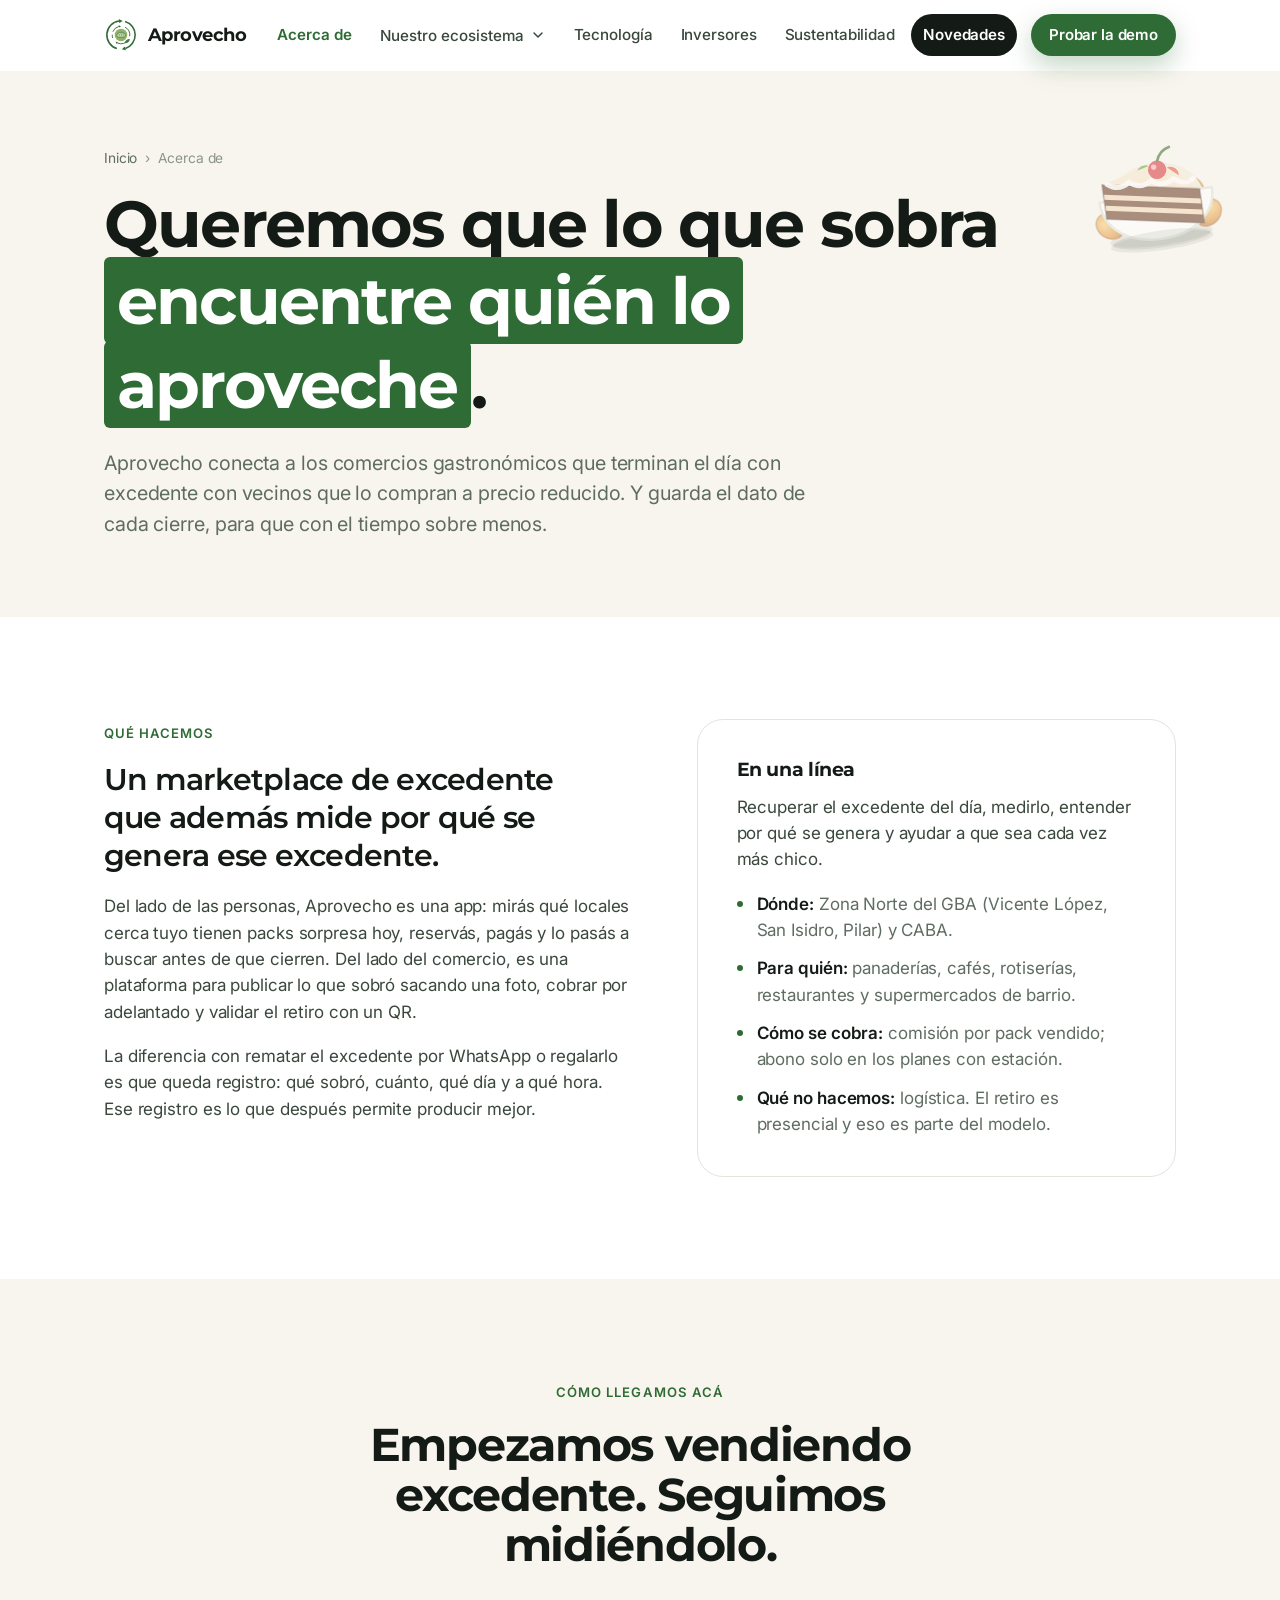
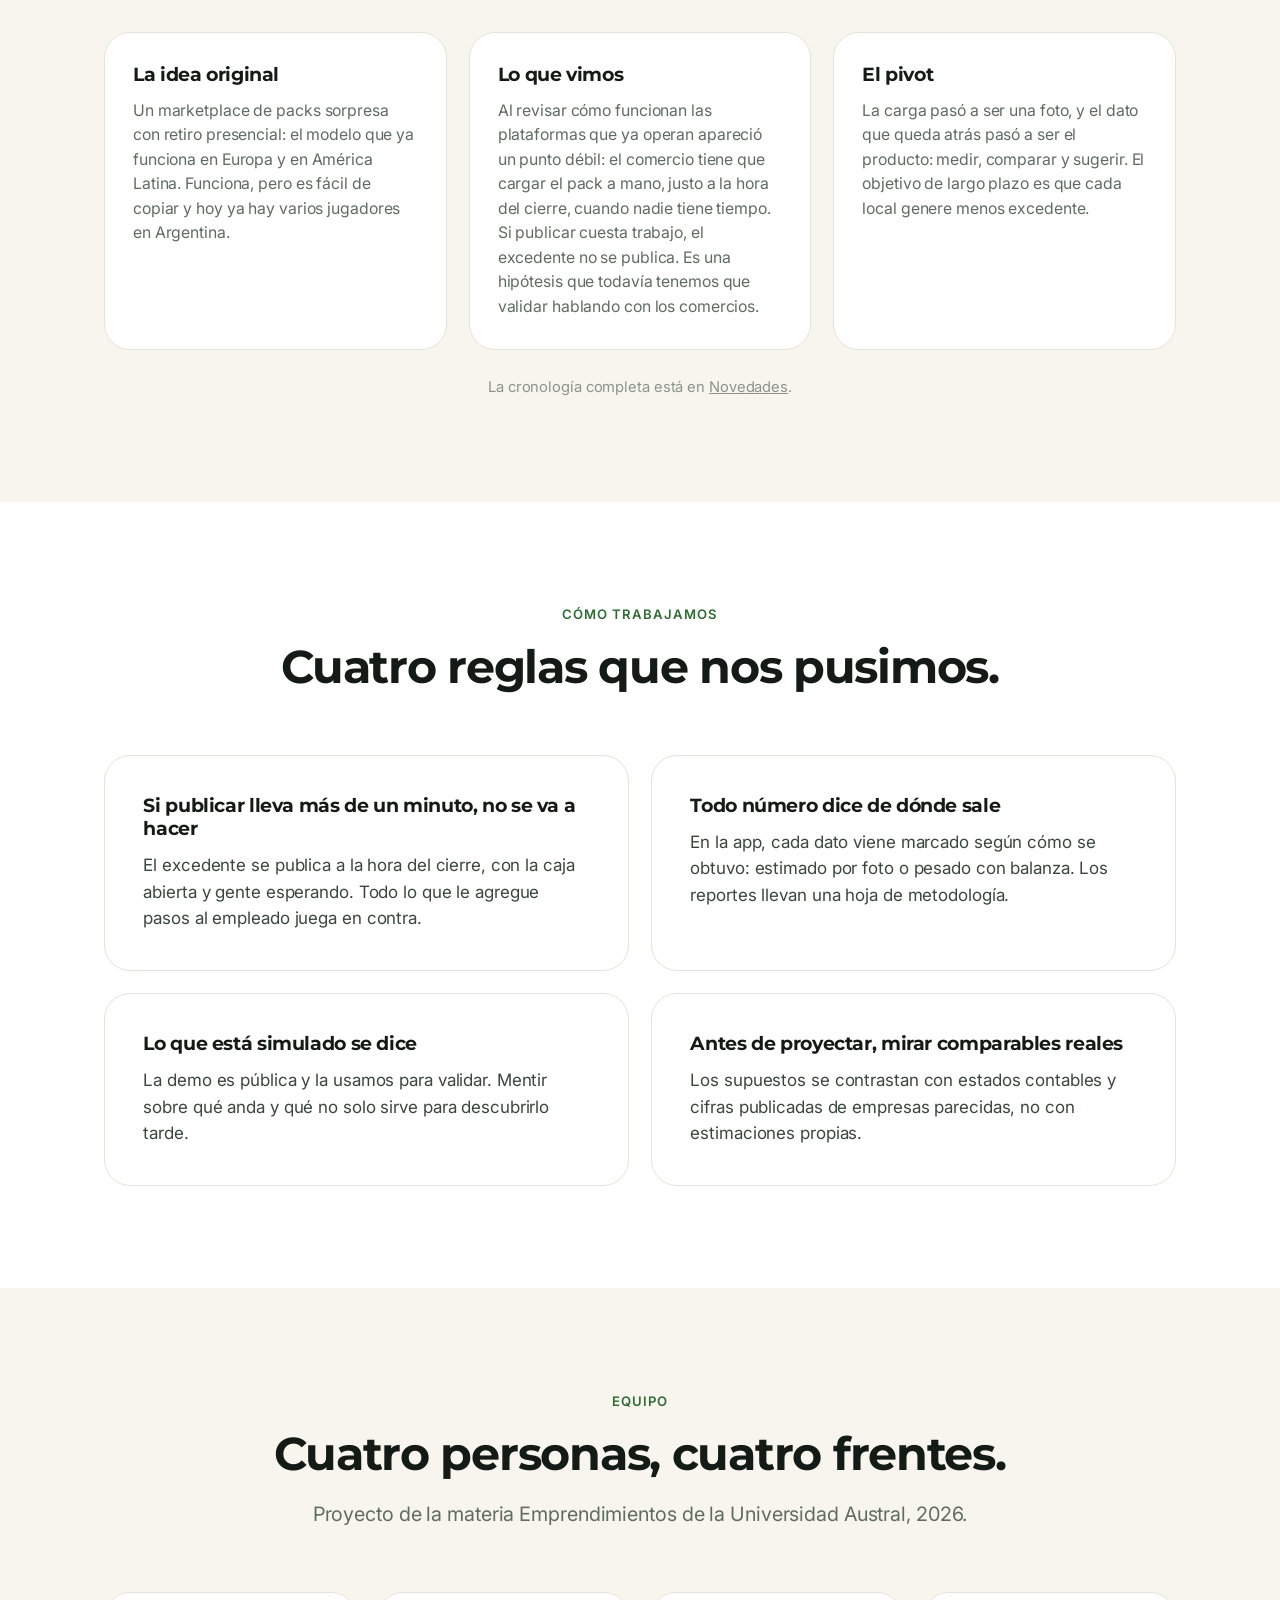
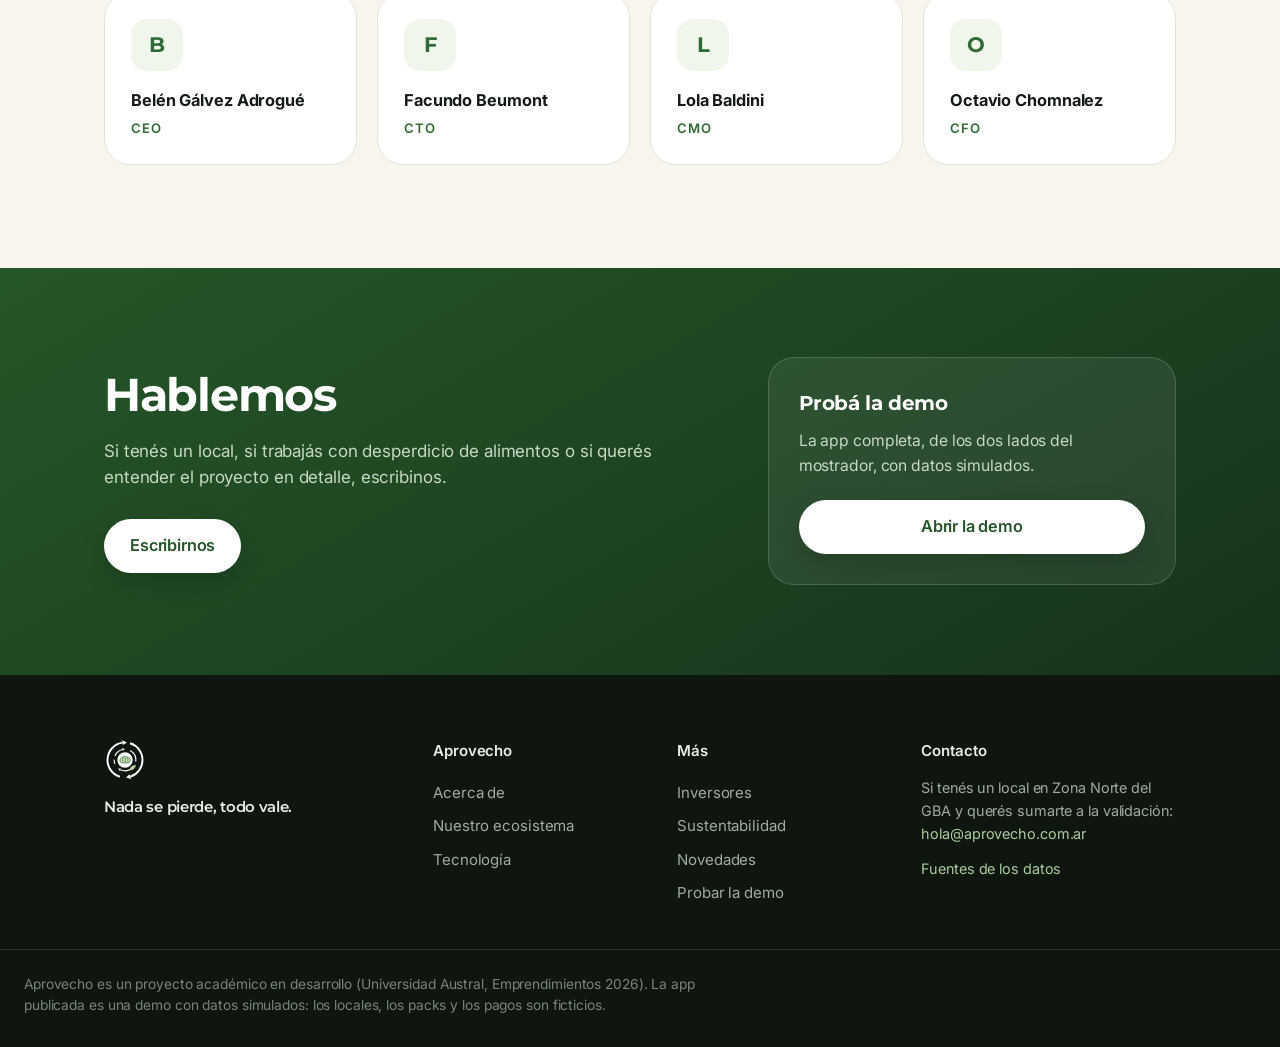
==== commit c697aca5: "Corrige afirmaciones que el proyecto no respalda - Origen del pivot: ya no dice que surgió de hablar" ====
--- a/acerca.html
+++ b/acerca.html
@@ -101,8 +101,8 @@
           <p>Un marketplace de packs sorpresa con retiro presencial: el modelo que ya funciona en Europa y en América Latina. Funciona, pero es fácil de copiar y hoy ya hay varios jugadores en Argentina.</p>
         </article>
         <article class="tarjeta">
-          <h3>Lo que encontramos</h3>
-          <p>Al hablar del día a día de un local apareció el problema real: en el momento del cierre nadie tiene tiempo de cargar un formulario. Si publicar cuesta trabajo, el excedente no se publica.</p>
+          <h3>Lo que vimos</h3>
+          <p>Al revisar cómo funcionan las plataformas que ya operan apareció un punto débil: el comercio tiene que cargar el pack a mano, justo a la hora del cierre, cuando nadie tiene tiempo. Si publicar cuesta trabajo, el excedente no se publica. Es una hipótesis que todavía tenemos que validar hablando con los comercios.</p>
         </article>
         <article class="tarjeta">
           <h3>El pivot</h3>
@@ -121,7 +121,7 @@
       </div>
       <div class="grilla dos">
         <article class="bloque">
-          <h3>Si no se puede hacer en 40 segundos, no se va a hacer</h3>
+          <h3>Si publicar lleva más de un minuto, no se va a hacer</h3>
           <p class="parrafo" style="margin-top:0">El excedente se publica a la hora del cierre, con la caja abierta y gente esperando. Todo lo que le agregue pasos al empleado juega en contra.</p>
         </article>
         <article class="bloque">
@@ -148,10 +148,10 @@
         <p class="bajada centrada">Proyecto de la materia Emprendimientos de la Universidad Austral, 2026.</p>
       </div>
       <ul class="equipo">
-        <li><span class="inicial" aria-hidden="true">B</span><b>Belén Gálvez Adrogué</b><span class="rol">CEO</span><span class="que">Visión del producto y relación con los comercios.</span></li>
-        <li><span class="inicial" aria-hidden="true">F</span><b>Facundo Beumont</b><span class="rol">CTO</span><span class="que">Producto, tecnología y la capa de reconocimiento por imagen.</span></li>
-        <li><span class="inicial" aria-hidden="true">L</span><b>Lola Baldini</b><span class="rol">CMO</span><span class="que">Marca, captación de usuarios y comunicación.</span></li>
-        <li><span class="inicial" aria-hidden="true">O</span><b>Octavio Chomnalez</b><span class="rol">CFO</span><span class="que">Modelo de negocio, ingresos y plan de escalabilidad.</span></li>
+        <li><span class="inicial" aria-hidden="true">B</span><b>Belén Gálvez Adrogué</b><span class="rol">CEO</span></li>
+        <li><span class="inicial" aria-hidden="true">F</span><b>Facundo Beumont</b><span class="rol">CTO</span></li>
+        <li><span class="inicial" aria-hidden="true">L</span><b>Lola Baldini</b><span class="rol">CMO</span></li>
+        <li><span class="inicial" aria-hidden="true">O</span><b>Octavio Chomnalez</b><span class="rol">CFO</span></li>
       </ul>
     </div>
   </section>
@@ -195,7 +195,7 @@
     <div class="pie-col">
       <p class="pie-eti">Contacto</p>
       <p class="pie-contacto">
-        Si tenés un local en Zona Norte del GBA y querés estar en el piloto:<br>
+        Si tenés un local en Zona Norte del GBA y querés sumarte a la validación:<br>
         <a href="mailto:hola@aprovecho.com.ar?subject=Quiero%20sumar%20mi%20local%20a%20Aprovecho">hola@aprovecho.com.ar</a>
       </p>
       <p class="pie-contacto" style="margin-top:12px"><a href="sustentabilidad.html#fuentes">Fuentes de los datos</a></p>
